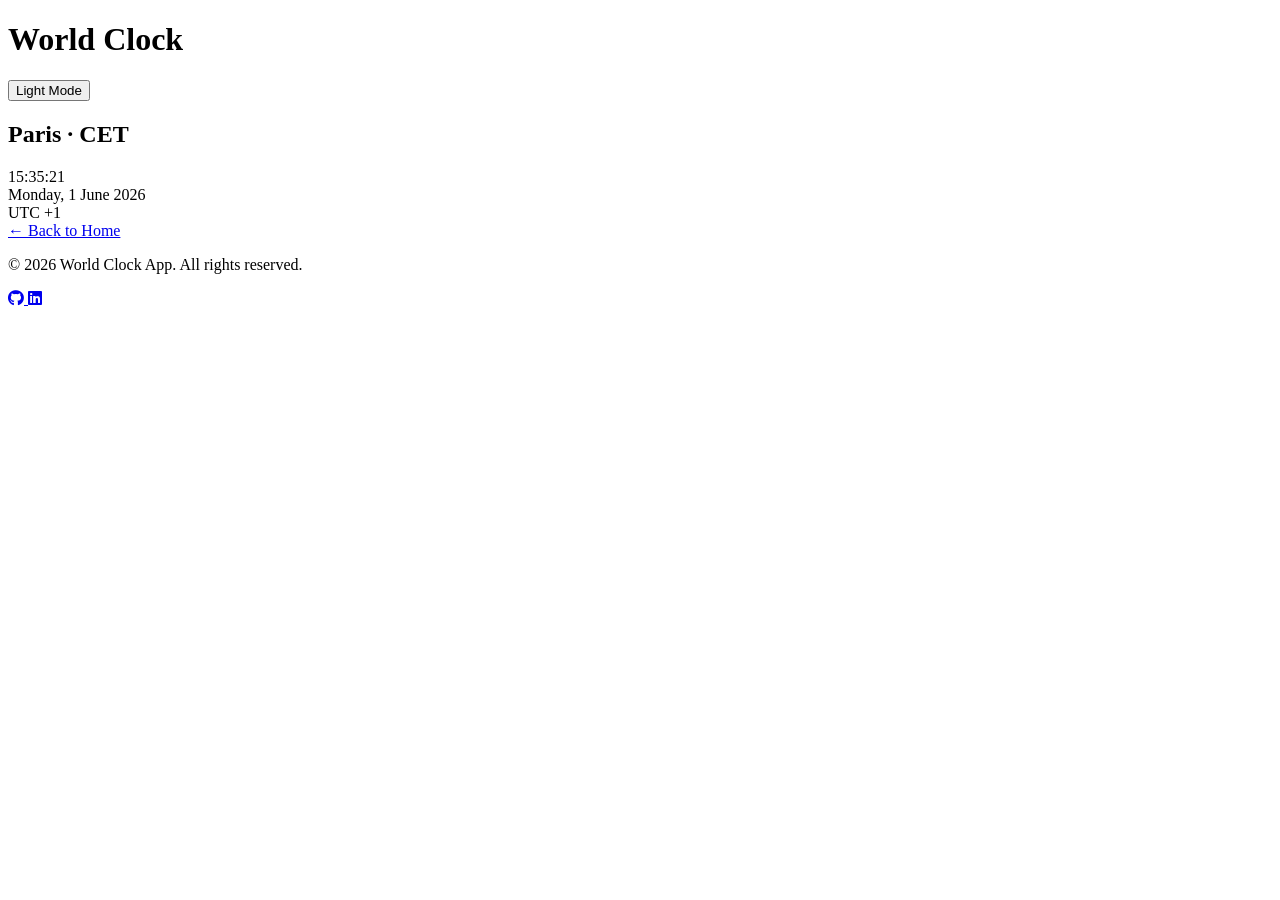
==== city.html @ 87f0e3ef "created and completed the homepage.html and city.html" ====
<!doctype html>
<html lang="en">
  <head>
    <meta charset="UTF-8" />
    <meta name="viewport" content="width=device-width, initial-scale=1.0" />
    <title>World Clock - City</title>
    <link rel="stylesheet" href="css/styles.css" />
    <link
      rel="stylesheet"
      href="https://cdnjs.cloudflare.com/ajax/libs/font-awesome/6.5.0/css/all.min.css"
    />
  </head>
  <body>
    <div class="app-container">
      <!-- ==HEADER== -->

      <header class="header">
        <div class="app-logo">
          <h1>World Clock</h1>
        </div>
        <button class="theme-toggle">Light Mode</button>
      </header>

      <!-- ==CITY HERO== -->

      <section class="city-hero-section">
        <div class="city-hero-header">
          <h2 class="city-name">Paris · CET</h2>
        </div>
        <div class="city-hero-time">
          <span id="city-time">15:35:21</span>
        </div>
        <div class="city-hero-date">
          <span id="city-date">Monday, 1 June 2026</span>
        </div>
        <div class="city-hero-offset">
          <span id="city-offset">UTC +1</span>
        </div>
      </section>

      <!-- ==BACK BUTTON== -->

      <a href="index.html" class="back-btn">← Back to Home</a>
    </div>

    <!-- ==FOOTER== -->

    <footer class="footer">
      <p>&copy; 2026 World Clock App. All rights reserved.</p>
      <div class="footer-links">
        <a
          href="https://github.com/Mandi-Lekalakala"
          target="_blank"
          aria-label="GitHub"
        >
          <i class="fa-brands fa-github"></i>
        </a>
        <a
          href="https://www.linkedin.com/in/mandilekalakala"
          target="_blank"
          aria-label="LinkedIn"
        >
          <i class="fa-brands fa-linkedin"></i>
        </a>
      </div>
    </footer>

    <script src="javascript/city.js"></script>
  </body>
</html>
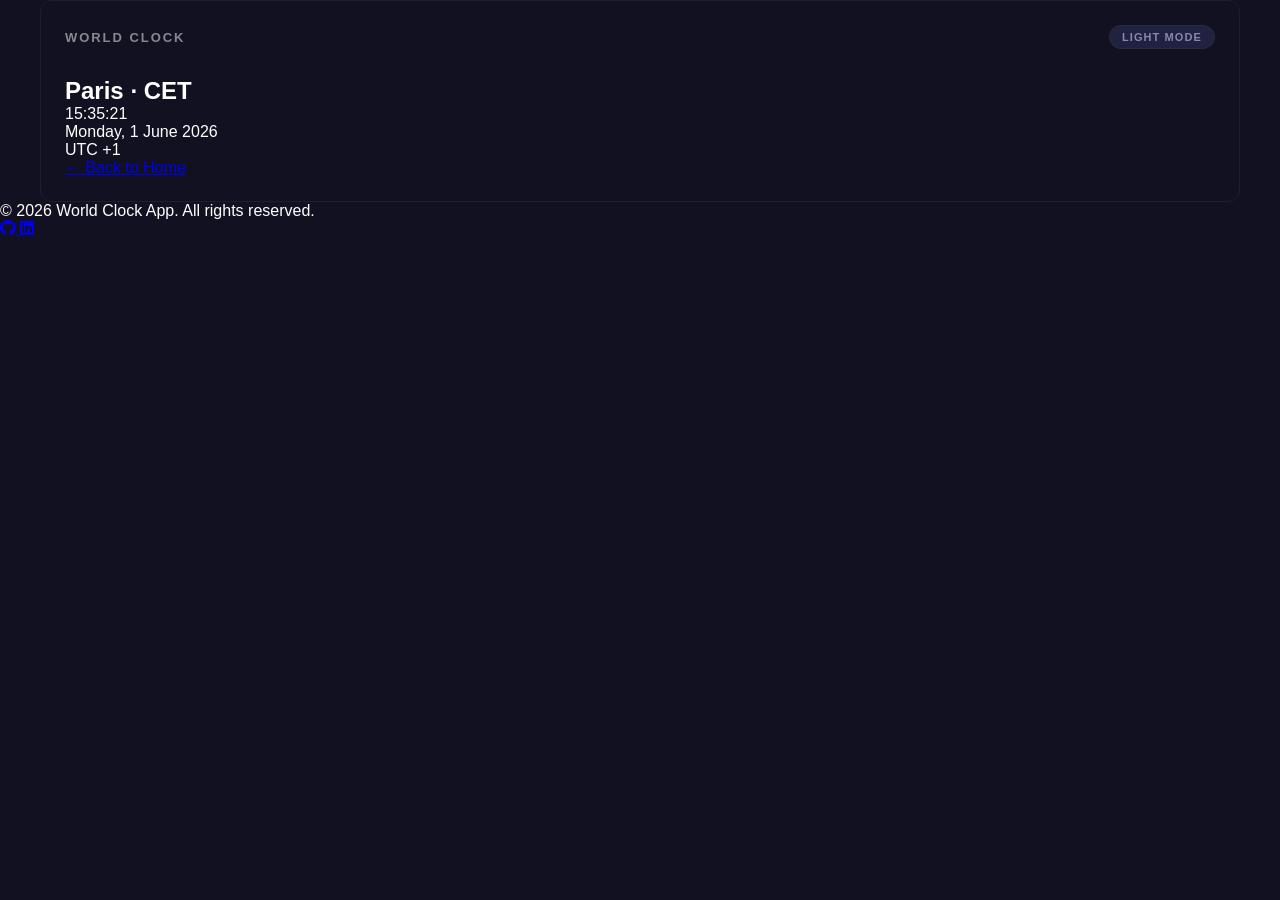
==== commit e05c008c: "changed the city class names" ====
--- a/city.html
+++ b/city.html
@@ -23,17 +23,17 @@
 
       <!-- ==CITY HERO== -->
 
-      <section class="city-hero-section">
-        <div class="city-hero-header">
-          <h2 class="city-name">Paris · CET</h2>
+      <section class="hero-section">
+        <div class="local-city-name">
+          <h2 id="city-name ">Paris · CET</h2>
         </div>
-        <div class="city-hero-time">
+        <div class="local-hero-time">
           <span id="city-time">15:35:21</span>
         </div>
-        <div class="city-hero-date">
+        <div class="local-hero-date">
           <span id="city-date">Monday, 1 June 2026</span>
         </div>
-        <div class="city-hero-offset">
+        <div class="local-hero-badge">
           <span id="city-offset">UTC +1</span>
         </div>
       </section>
--- a/css/styles.css
+++ b/css/styles.css
@@ -0,0 +1,57 @@
+* {
+  box-sizing: border-box;
+  margin: 0;
+  padding: 0;
+}
+
+/* ==BASE== */
+body {
+  background-color: #111121;
+  font-family: "Syne", sans-serif;
+  color: #ffffff;
+  min-height: 100vh;
+}
+
+/* ==APP CONTAINER== */
+.app-container {
+  max-width: 1200px;
+  margin: 0 auto;
+  padding: 24px;
+  border: 1px solid #1e1e30;
+  border-radius: 12px;
+}
+
+/* ==HEADER== */
+.header {
+  display: flex;
+  justify-content: space-between;
+  align-items: center;
+  margin-bottom: 28px;
+}
+
+/* ==LOGO== */
+.app-logo h1 {
+  font-size: 13px;
+  font-weight: 700;
+  letter-spacing: 0.15em;
+  text-transform: uppercase;
+  color: rgba(255, 255, 255, 0.5);
+}
+
+/* ==THEME TOGGLE BUTTON== */
+.theme-toggle {
+  display: flex;
+  align-items: center;
+  gap: 8px;
+  background: #212140;
+  border: 1px solid #2a2a40;
+  border-radius: 20px;
+  padding: 5px 12px;
+  cursor: pointer;
+  font-family: "Syne", sans-serif;
+  font-size: 11px;
+  font-weight: 700;
+  letter-spacing: 0.1em;
+  text-transform: uppercase;
+  color: #8888aa;
+}
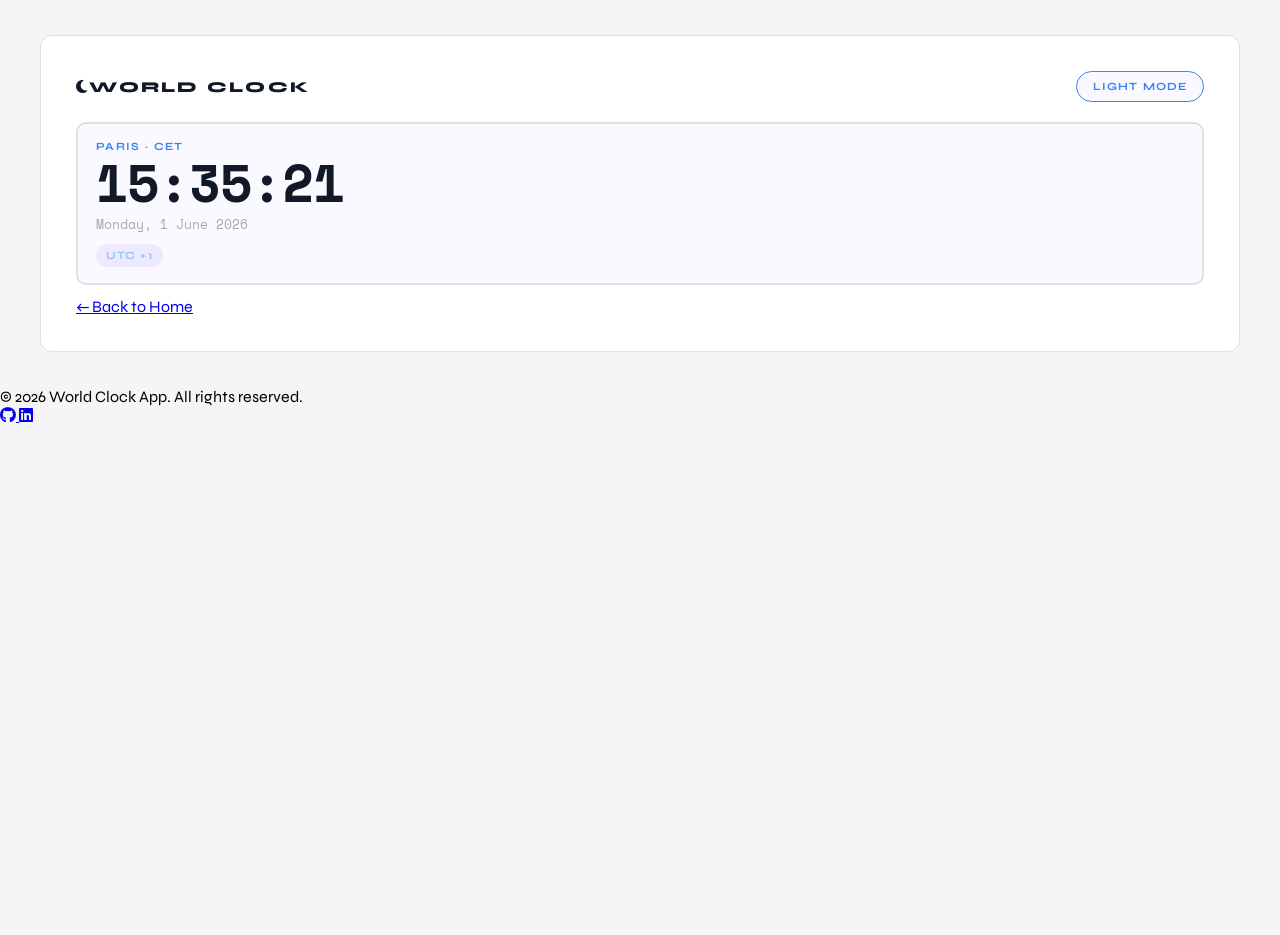
==== commit 38313c36: "added google fonts and moon icon next to the H1" ====
--- a/city.html
+++ b/city.html
@@ -9,14 +9,20 @@
       rel="stylesheet"
       href="https://cdnjs.cloudflare.com/ajax/libs/font-awesome/6.5.0/css/all.min.css"
     />
+    <link rel="preconnect" href="https://fonts.googleapis.com" />
+    <link rel="preconnect" href="https://fonts.gstatic.com" crossorigin />
+    <link
+      href="https://fonts.googleapis.com/css2?family=Space+Mono:wght@400;700&family=Syne:wght@400;700;800&display=swap"
+      rel="stylesheet"
+    />
   </head>
   <body>
-    <div class="app-container">
+    <div class="app-container city-container">
       <!-- ==HEADER== -->
 
       <header class="header">
         <div class="app-logo">
-          <h1>World Clock</h1>
+          <h1><i class="fa-solid fa-moon logo-icon"></i>World Clock</h1>
         </div>
         <button class="theme-toggle">Light Mode</button>
       </header>
@@ -25,7 +31,7 @@
 
       <section class="hero-section">
         <div class="local-city-name">
-          <h2 id="city-name ">Paris · CET</h2>
+          <h2 id="city-name">Paris · CET</h2>
         </div>
         <div class="local-hero-time">
           <span id="city-time">15:35:21</span>
@@ -40,12 +46,12 @@
 
       <!-- ==BACK BUTTON== -->
 
-      <a href="index.html" class="back-btn">← Back to Home</a>
+      <a href="homepage.html" class="back-btn">← Back to Home</a>
     </div>
 
     <!-- ==FOOTER== -->
 
-    <footer class="footer">
+    <footer class="city-footer">
       <p>&copy; 2026 World Clock App. All rights reserved.</p>
       <div class="footer-links">
         <a
--- a/css/styles.css
+++ b/css/styles.css
@@ -1,3 +1,4 @@
+/* ==RESET== */
 * {
   box-sizing: border-box;
   margin: 0;
@@ -6,19 +7,19 @@
 
 /* ==BASE== */
 body {
-  background-color: #111121;
+  background-color: #f5f5f7;
   font-family: "Syne", sans-serif;
-  color: #ffffff;
   min-height: 100vh;
 }
 
 /* ==APP CONTAINER== */
 .app-container {
   max-width: 1200px;
-  margin: 0 auto;
-  padding: 24px;
-  border: 1px solid #1e1e30;
+  margin: 35px auto;
+  padding: 35px;
+  border: 1px solid #e0e0e0;
   border-radius: 12px;
+  background-color: #ffffff;
 }
 
 /* ==HEADER== */
@@ -26,32 +27,161 @@
   display: flex;
   justify-content: space-between;
   align-items: center;
-  margin-bottom: 28px;
+  margin-bottom: 20px;
 }
 
 /* ==LOGO== */
 .app-logo h1 {
-  font-size: 13px;
-  font-weight: 700;
+  font-size: 15px;
+  font-weight: 900;
   letter-spacing: 0.15em;
   text-transform: uppercase;
-  color: rgba(255, 255, 255, 0.5);
+  color: #111827;
 }
 
 /* ==THEME TOGGLE BUTTON== */
 .theme-toggle {
-  display: flex;
-  align-items: center;
-  gap: 8px;
-  background: #212140;
-  border: 1px solid #2a2a40;
+  background: #faf9ff;
+  color: #3b82f6;
+  border: 1px solid #3b82f6;
   border-radius: 20px;
-  padding: 5px 12px;
+  padding: 8px 16px;
   cursor: pointer;
   font-family: "Syne", sans-serif;
   font-size: 11px;
   font-weight: 700;
   letter-spacing: 0.1em;
   text-transform: uppercase;
-  color: #8888aa;
 }
+
+/* ==HERO SECTION== */
+.hero-section {
+  background: #faf9ff;
+  border: 2px solid #e0e0e0;
+  border-radius: 10px;
+  padding: 16px 18px;
+  margin-bottom: 12px;
+  transition: border-color 0.3s ease;
+  cursor: pointer;
+}
+
+.hero-section:hover {
+  border-color: #3b82f6;
+}
+
+/* ==HERO CITY NAME== */
+.local-city-name h2 {
+  font-size: 11px;
+  font-weight: 700;
+  letter-spacing: 0.12em;
+  text-transform: uppercase;
+  color: #3b82f6;
+  margin-bottom: 4px;
+}
+
+/* ==HERO TIME== */
+.local-hero-time span {
+  font-family: "Space Mono", monospace;
+  font-size: 52px;
+  font-weight: 700;
+  color: #111827;
+  letter-spacing: -1px;
+  line-height: 1;
+}
+
+/* ==HERO DATE== */
+.local-hero-date span {
+  font-family: "Space Mono", monospace;
+  font-size: 13px;
+  color: #aaaaaa;
+  margin-top: 5px;
+  display: block;
+}
+
+/* ==HERO BADGE== */
+.local-hero-badge span {
+  display: inline-block;
+  background: #ede9fe;
+  color: #93c5fd;
+  font-size: 11px;
+  font-weight: 700;
+  letter-spacing: 0.1em;
+  text-transform: uppercase;
+  padding: 5px 10px;
+  border-radius: 20px;
+  margin-top: 10px;
+}
+
+/* ==CITY CARDS GRID== */
+.city-clock-grid {
+  display: grid;
+  grid-template-columns: 1fr 1fr;
+  gap: 12px;
+  margin-bottom: 12px;
+}
+
+/* ==CITY CARD== */
+.city-clock-card {
+  background: #ffffff;
+  border: 1px solid #e0e0e0;
+  border-radius: 10px;
+  padding: 16px 18px;
+  cursor: pointer;
+  transition: border-color 0.3s ease;
+}
+
+.city-clock-card:hover {
+  border-color: #3b82f6;
+}
+
+/* ==CITY CARD NAME== */
+.city-clock-card h3 {
+  font-size: 11px;
+  font-weight: 700;
+  letter-spacing: 0.12em;
+  text-transform: uppercase;
+  color: #3b82f6;
+  margin-bottom: 8px;
+}
+
+/* ==CITY CARD TIME== */
+.city-card-time {
+  font-family: "Space Mono", monospace;
+  font-size: 28px;
+  font-weight: 700;
+  color: #111827;
+  letter-spacing: -1px;
+  line-height: 1;
+}
+
+/* ==CITY CARD GMT OFFSET== */
+.city-clock-card p {
+  font-family: "Space Mono", monospace;
+  font-size: 13px;
+  color: #aaaaaa;
+  margin-top: 6px;
+}
+
+/* ==TIMEZONE SELECTOR== */
+.timezone {
+  margin-top: 12px;
+}
+
+.timezone select {
+  display: block;
+  width: 100%;
+  padding: 15px 14px;
+  background: #ffffff;
+  border: 1px solid #e0e0e0;
+  border-radius: 8px;
+  color: #3b82f6;
+  font-family: "Syne", sans-serif;
+  font-size: 13px;
+  appearance: none;
+  cursor: pointer;
+}
+
+.timezone select:focus {
+  outline: none;
+  border-color: #3b82f6;
+}
